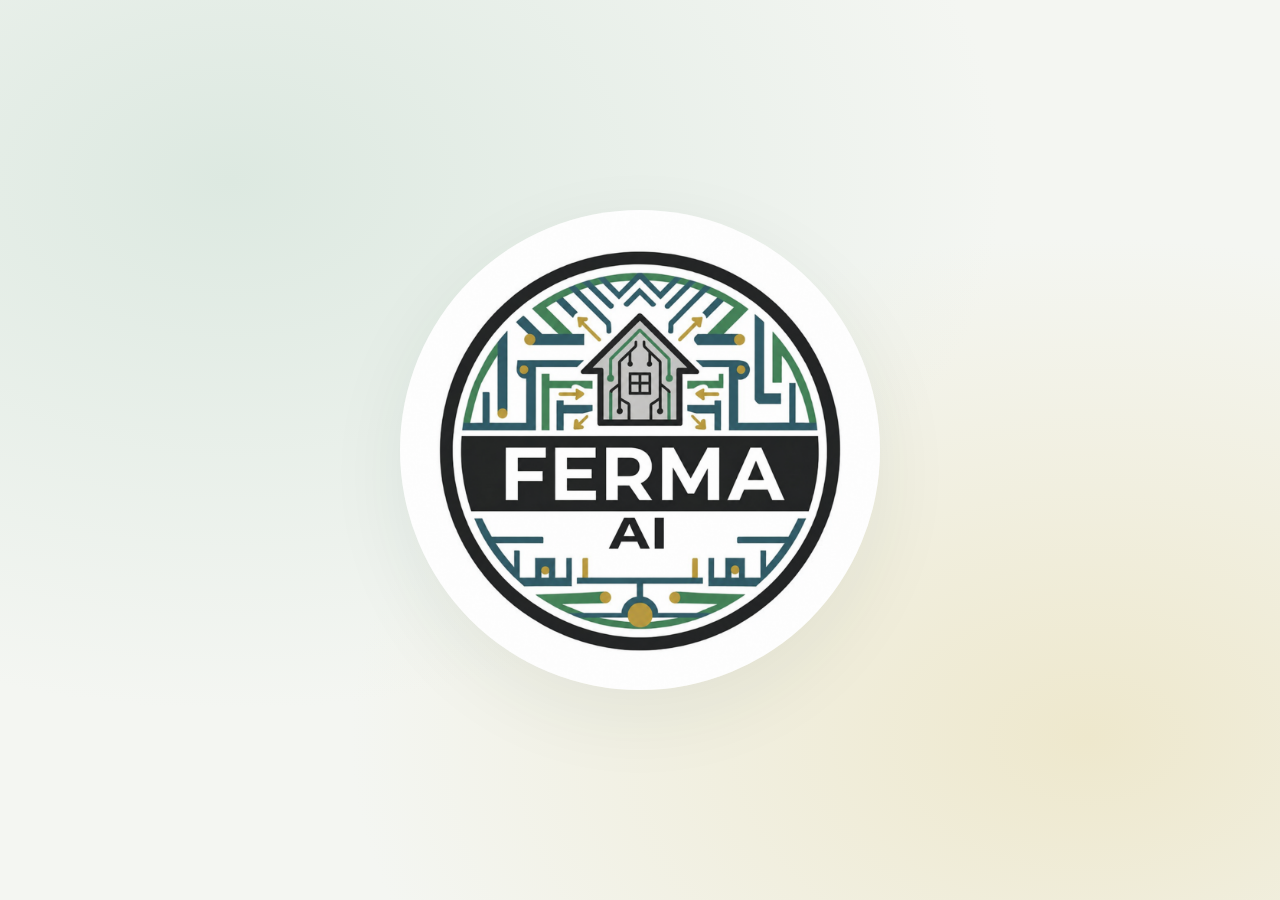
==== index.html @ 2ce35673 "Add warm brand-colored sunshine during logo spin" ====
<!doctype html>
<html lang="ru">
<head>
  <meta charset="utf-8">
  <meta name="viewport" content="width=device-width, initial-scale=1">
  <meta name="theme-color" content="#f4f6f2">
  <meta name="description" content="AIFERMA — от реальных задач к решениям с AI.">
  <title>AIFERMA</title>
  <link rel="icon" href="logo.png" type="image/png">
  <style>
    * { box-sizing: border-box; }
    html { min-height: 100%; background: #f4f6f2; }
    body { margin: 0; min-height: 100vh; min-height: 100svh; display: grid; place-items: center; padding: 32px; background: radial-gradient(ellipse at 18% 20%, #dde9e1 0, transparent 52%), radial-gradient(ellipse at 85% 82%, #eee8cd 0, transparent 48%), #f4f6f2; }
    main { position: relative; isolation: isolate; width: min(100%, 480px); }
    .sunshine { position: absolute; inset: -18%; z-index: -1; border-radius: 50%; pointer-events: none; opacity: 0; background: radial-gradient(circle, #efd46c99 20%, #d7bc57a6 42%, #5aaf7b66 55%, #397c8952 64%, transparent 73%); filter: blur(18px); }
    .sunshine::after { content: ''; position: absolute; inset: -5%; border-radius: inherit; background: repeating-conic-gradient(from 8deg, #e8c75a00 0deg, #e8c75aaa 5deg, #6caa7d66 10deg, #397c8933 13deg, transparent 18deg, transparent 24deg); mask-image: radial-gradient(circle, transparent 35%, #000 48%, #0008 60%, transparent 72%); filter: blur(7px); }
    body { overflow-x: clip; }
    .logo { display: block; width: 100%; padding: 0; border: 0; border-radius: 50%; background: transparent; cursor: pointer; -webkit-tap-highlight-color: transparent; }
    .logo:focus-visible { outline: 3px solid #407d59; outline-offset: 10px; }
    img { display: block; width: 100%; height: auto; user-select: none; border-radius: 50%; box-shadow: 0 24px 80px #203b2e12; }
    @media (max-width: 480px) { body { padding: 36px; } }
  </style>
</head>
<body>
  <main aria-label="AIFERMA"><span class="sunshine" aria-hidden="true"></span><button class="logo" type="button" aria-label="Вращать логотип FERMA AI"><img src="logo.png" alt="FERMA AI — логотип" width="1254" height="1254" draggable="false"></button></main>
  <script>
    const logo = document.querySelector('.logo');
    const sunshine = document.querySelector('.sunshine');
    const reducedMotion = window.matchMedia('(prefers-reduced-motion: reduce)');
    let spinning = false;
    logo.addEventListener('click', async () => {
      if (spinning) return;
      spinning = true;
      const frames = reducedMotion.matches
        ? [{ opacity: 1 }, { opacity: .75 }, { opacity: 1 }]
        : [
            { transform: 'rotate(0deg) scale(1)', offset: 0 },
            { transform: 'rotate(-12deg) scale(.96)', offset: .12 },
            { transform: 'rotate(180deg) scale(1.04)', offset: .52 },
            { transform: 'rotate(364deg) scale(1.01)', offset: .88 },
            { transform: 'rotate(360deg) scale(1)', offset: 1 }
          ];
      const glow = sunshine.animate([
        { opacity: 0, transform: 'scale(.86) rotate(0deg)', offset: 0 },
        { opacity: .8, transform: 'scale(1) rotate(8deg)', offset: .22 },
        { opacity: 1, transform: 'scale(1.07) rotate(20deg)', offset: .52 },
        { opacity: .65, transform: 'scale(1.03) rotate(30deg)', offset: .8 },
        { opacity: 0, transform: 'scale(.98) rotate(36deg)', offset: 1 }
      ], { duration: reducedMotion.matches ? 240 : 2100, easing: 'ease-in-out' });
      try {
        await Promise.all([logo.animate(frames, {
          duration: reducedMotion.matches ? 240 : 1800,
          easing: 'cubic-bezier(.45, 0, .2, 1)'
        }).finished, glow.finished]);
      } finally {
        spinning = false;
      }
    });
  </script>
</body>
</html>
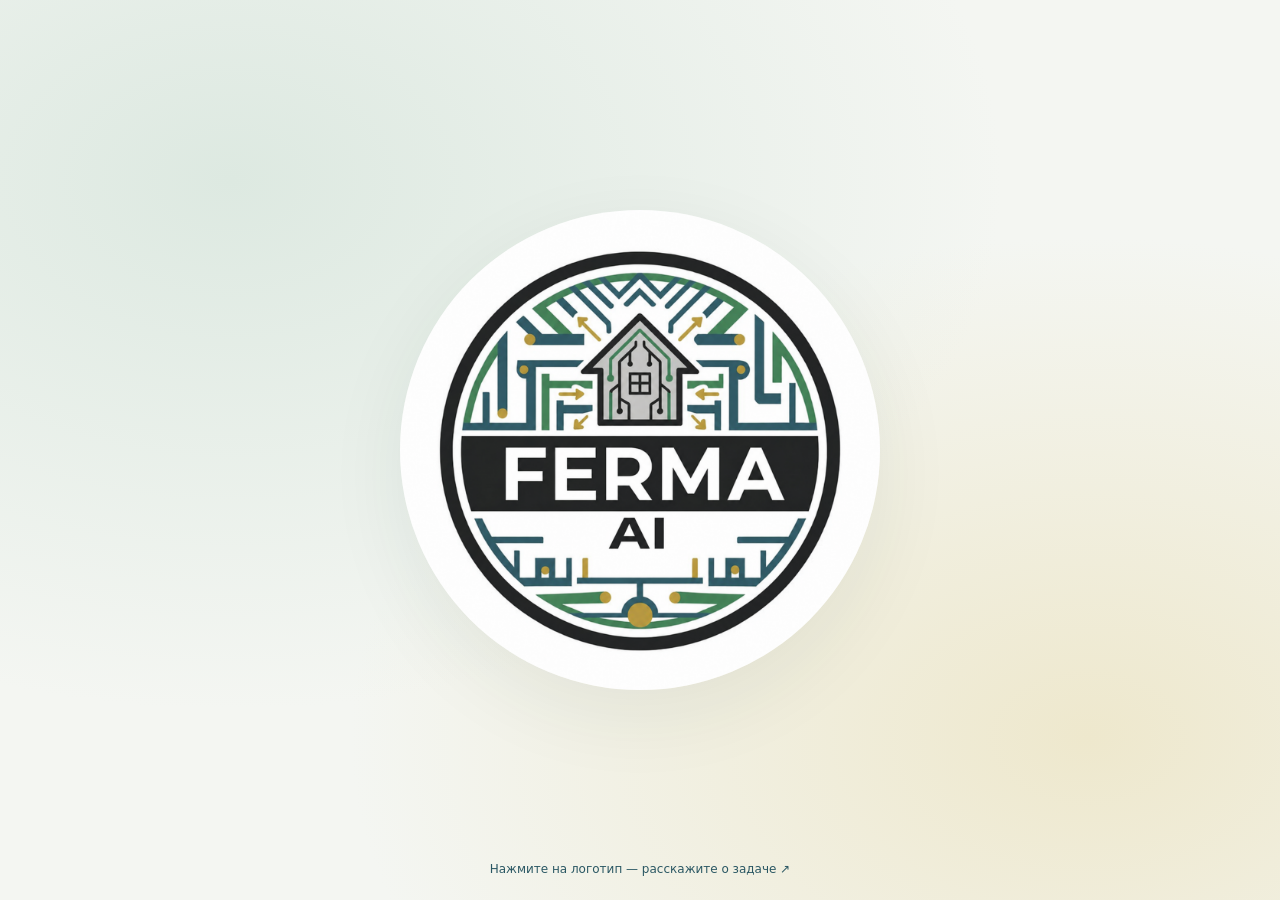
==== commit 98bf9fdf: "Add business survey and private Sheets-backed lead workspace" ====
--- a/index.html
+++ b/index.html
@@ -9,20 +9,21 @@
   <link rel="icon" href="logo.png" type="image/png">
   <style>
     * { box-sizing: border-box; }
-    html { min-height: 100%; background: #f4f6f2; }
+    html { width: 100%; height: 100%; overflow: clip; background: #f4f6f2; }
     body { margin: 0; min-height: 100vh; min-height: 100svh; display: grid; place-items: center; padding: 32px; background: radial-gradient(ellipse at 18% 20%, #dde9e1 0, transparent 52%), radial-gradient(ellipse at 85% 82%, #eee8cd 0, transparent 48%), #f4f6f2; }
-    main { position: relative; isolation: isolate; width: min(100%, 480px); }
+    main { position: relative; isolation: isolate; width: min(480px, calc(100vw - 72px), calc(100svh - 72px)); aspect-ratio: 1; flex: none; }
     .sunshine { position: absolute; inset: -18%; z-index: -1; border-radius: 50%; pointer-events: none; opacity: 0; background: radial-gradient(circle, #efd46c99 20%, #d7bc57a6 42%, #5aaf7b66 55%, #397c8952 64%, transparent 73%); filter: blur(18px); }
     .sunshine::after { content: ''; position: absolute; inset: -5%; border-radius: inherit; background: repeating-conic-gradient(from 8deg, #e8c75a00 0deg, #e8c75aaa 5deg, #6caa7d66 10deg, #397c8933 13deg, transparent 18deg, transparent 24deg); mask-image: radial-gradient(circle, transparent 35%, #000 48%, #0008 60%, transparent 72%); filter: blur(7px); }
-    body { overflow-x: clip; }
-    .logo { display: block; width: 100%; padding: 0; border: 0; border-radius: 50%; background: transparent; cursor: pointer; -webkit-tap-highlight-color: transparent; }
+    body { position: fixed; inset: 0; width: 100%; height: 100%; min-height: 0; overflow: clip; contain: layout paint; }
+    .logo { display: block; width: 100%; height: 100%; aspect-ratio: 1; transform: rotate(0deg) scale(1); padding: 0; border: 0; border-radius: 50%; background: transparent; cursor: pointer; -webkit-tap-highlight-color: transparent; }
     .logo:focus-visible { outline: 3px solid #407d59; outline-offset: 10px; }
-    img { display: block; width: 100%; height: auto; user-select: none; border-radius: 50%; box-shadow: 0 24px 80px #203b2e12; }
+    img { display: block; width: 100%; height: 100%; object-fit: contain; user-select: none; border-radius: 50%; box-shadow: 0 24px 80px #203b2e12; }
     @media (max-width: 480px) { body { padding: 36px; } }
   </style>
 </head>
 <body>
-  <main aria-label="AIFERMA"><span class="sunshine" aria-hidden="true"></span><button class="logo" type="button" aria-label="Вращать логотип FERMA AI"><img src="logo.png" alt="FERMA AI — логотип" width="1254" height="1254" draggable="false"></button></main>
+  <main aria-label="AIFERMA"><span class="sunshine" aria-hidden="true"></span><button class="logo" type="button" aria-label="Открыть опросник AIFERMA"><img src="logo.png" alt="FERMA AI — логотип" width="1254" height="1254" draggable="false"></button></main>
+  <a href="survey.html" style="position:fixed;bottom:max(24px,env(safe-area-inset-bottom));left:50%;transform:translateX(-50%);font:12px system-ui;color:#2a5763;text-decoration:none;white-space:nowrap">Нажмите на логотип — расскажите о задаче ↗</a>
   <script>
     const logo = document.querySelector('.logo');
     const sunshine = document.querySelector('.sunshine');
@@ -54,6 +55,7 @@
         }).finished, glow.finished]);
       } finally {
         spinning = false;
+        window.location.assign("survey.html");
       }
     });
   </script>
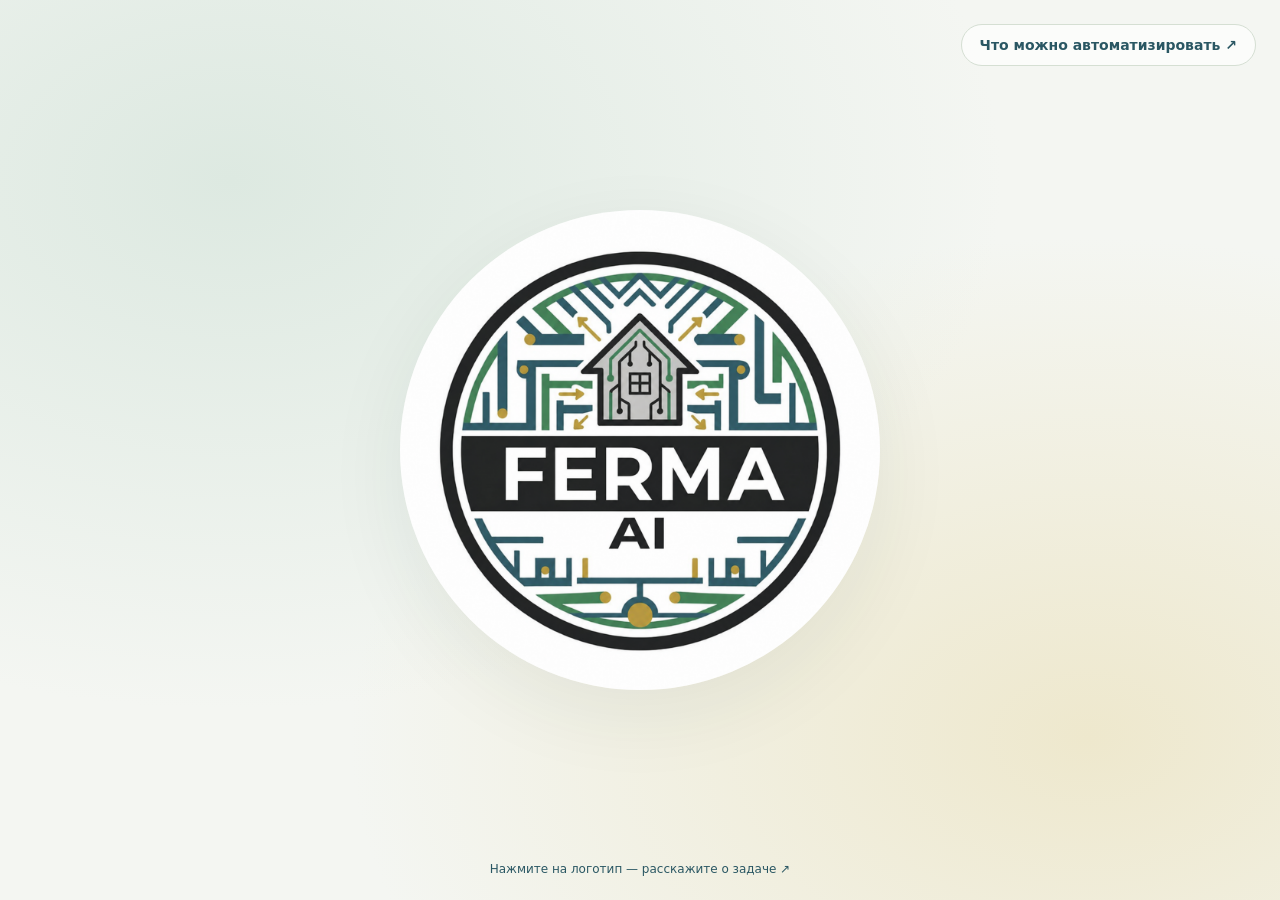
==== commit 95f55974: "Add automation guide" ====
--- a/index.html
+++ b/index.html
@@ -23,7 +23,8 @@
 </head>
 <body>
   <main aria-label="AIFERMA"><span class="sunshine" aria-hidden="true"></span><button class="logo" type="button" aria-label="Открыть опросник AIFERMA"><img src="logo.png" alt="FERMA AI — логотип" width="1254" height="1254" draggable="false"></button></main>
-  <a href="survey.html" style="position:fixed;bottom:max(24px,env(safe-area-inset-bottom));left:50%;transform:translateX(-50%);font:12px system-ui;color:#2a5763;text-decoration:none;white-space:nowrap">Нажмите на логотип — расскажите о задаче ↗</a>
+  <a href="survey.html?flow=short2" style="position:fixed;bottom:max(24px,env(safe-area-inset-bottom));left:50%;transform:translateX(-50%);font:12px system-ui;color:#2a5763;text-decoration:none;white-space:nowrap">Нажмите на логотип — расскажите о задаче ↗</a>
+  <a href="guide.html" style="position:fixed;top:max(24px,env(safe-area-inset-top));right:24px;font:600 14px system-ui;color:#2a5763;text-decoration:none;background:#ffffffaa;padding:12px 18px;border:1px solid #d5dfd3;border-radius:24px">Что можно автоматизировать ↗</a>
   <script>
     const logo = document.querySelector('.logo');
     const sunshine = document.querySelector('.sunshine');
@@ -55,7 +56,7 @@
         }).finished, glow.finished]);
       } finally {
         spinning = false;
-        window.location.assign("survey.html");
+        window.location.assign("survey.html?flow=short2");
       }
     });
   </script>
